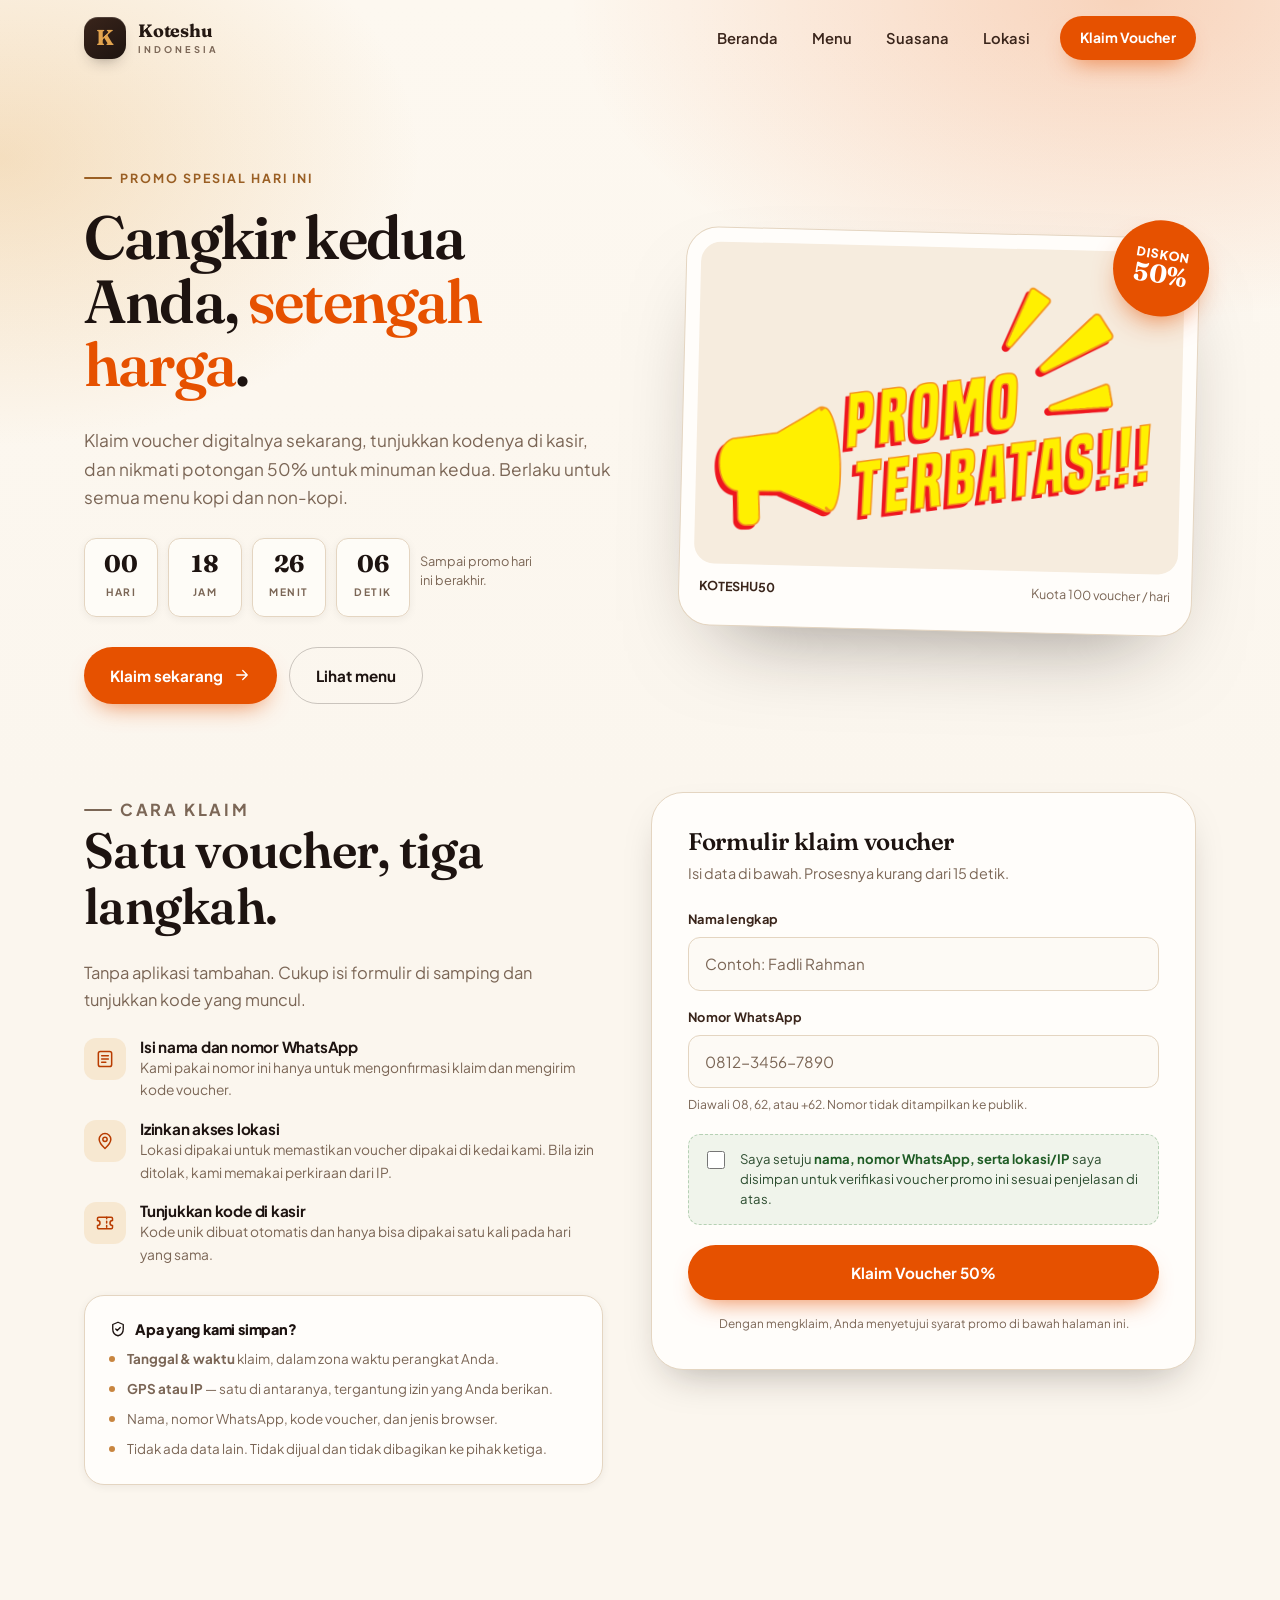
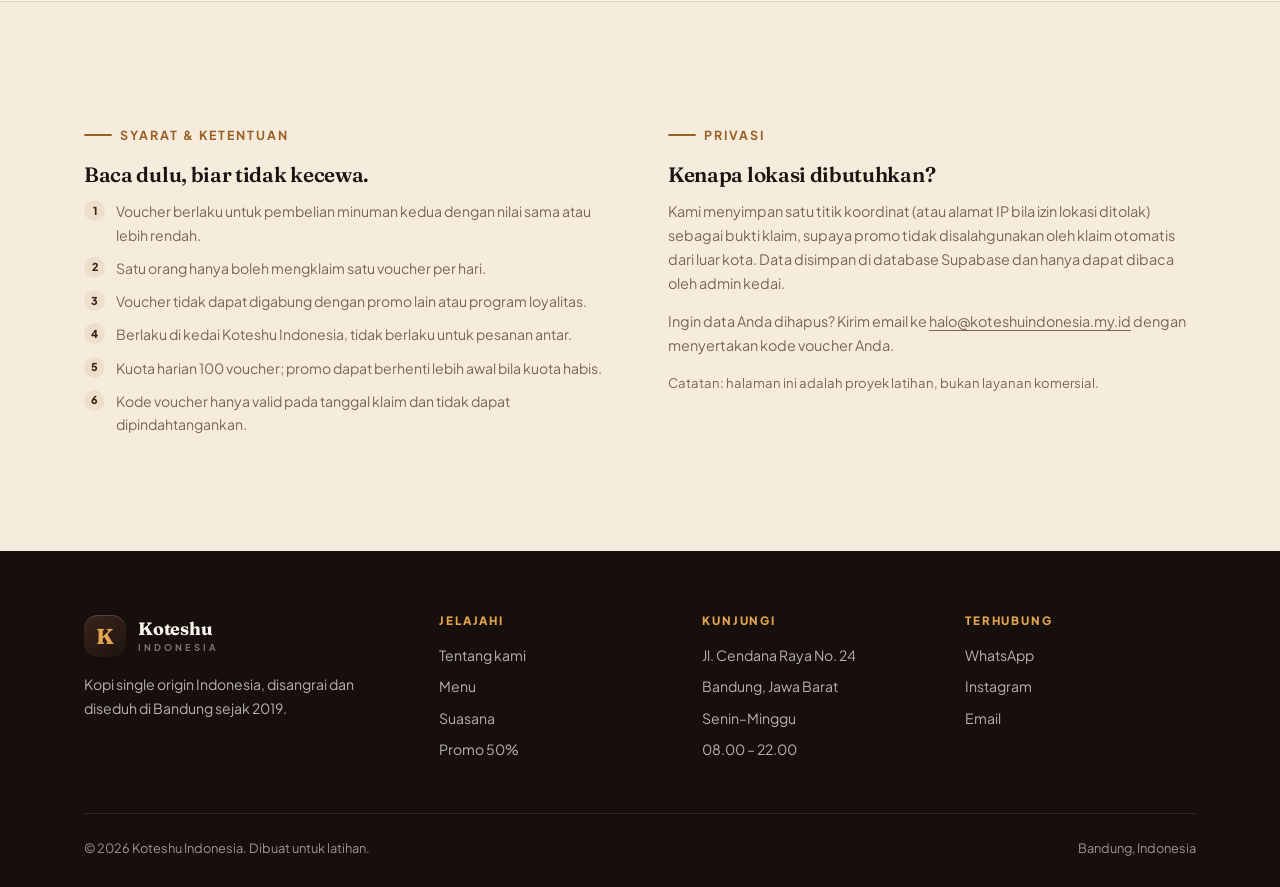
==== promo.html @ fb7ca7dd "mantappp" ====
<!DOCTYPE html>
<html lang="id">
<head>
    <meta charset="UTF-8">
    <meta name="viewport" content="width=device-width, initial-scale=1.0">
    <title>Promo 50% — Koteshu Indonesia</title>
    <meta name="description" content="Klaim voucher diskon 50% untuk pembelian kedua di Koteshu Indonesia. Berlaku hari ini, kuota terbatas 100 voucher.">
    <meta name="theme-color" content="#1d1310">
    <meta name="robots" content="noindex">

    <link rel="icon" href="assets/favicon.svg" type="image/svg+xml">
    <link rel="preconnect" href="https://fonts.googleapis.com">
    <link rel="preconnect" href="https://fonts.gstatic.com" crossorigin>
    <link href="https://fonts.googleapis.com/css2?family=Fraunces:ital,opsz,wght@0,9..144,400;0,9..144,600;0,9..144,700;1,9..144,600&family=Plus+Jakarta+Sans:wght@400;500;600;700;800&display=swap" rel="stylesheet">
    <link rel="stylesheet" href="assets/css/style.css">
    <link rel="stylesheet" href="assets/css/promo.css">
</head>
<body>

<a class="skip-link" href="#klaim">Lewati ke formulir klaim</a>

<!-- ================= NAVBAR ================= -->
<header class="nav" id="nav">
    <div class="wrap nav-inner">
        <a class="brand" href="index.html" aria-label="Koteshu Indonesia — beranda">
            <span class="brand-mark" aria-hidden="true">K</span>
            <span class="brand-text">Koteshu<small>INDONESIA</small></span>
        </a>

        <nav class="nav-links" id="navLinks" aria-label="Navigasi utama">
            <a href="index.html">Beranda</a>
            <a href="index.html#menu">Menu</a>
            <a href="index.html#suasana">Suasana</a>
            <a href="index.html#lokasi">Lokasi</a>
            <a class="btn btn-sm" href="#klaim">Klaim Voucher</a>
        </nav>

        <button class="nav-toggle" id="navToggle" aria-expanded="false" aria-controls="navLinks" aria-label="Buka menu navigasi">
            <span></span><span></span><span></span>
        </button>
    </div>
</header>

<main id="main">

    <!-- ================= HERO PROMO ================= -->
    <section class="promo-hero">
        <div class="wrap promo-grid">
            <div>
                <p class="eyebrow">Promo spesial hari ini</p>
                <h1>Cangkir kedua Anda, <span>setengah harga</span>.</h1>
                <p class="lede">
                    Klaim voucher digitalnya sekarang, tunjukkan kodenya di kasir, dan nikmati
                    potongan 50% untuk minuman kedua. Berlaku untuk semua menu kopi dan non-kopi.
                </p>

                <div class="countdown" role="timer" aria-label="Sisa waktu promo hari ini">
                    <div class="countdown-box"><strong id="cdHari">00</strong><span>Hari</span></div>
                    <div class="countdown-box"><strong id="cdJam">00</strong><span>Jam</span></div>
                    <div class="countdown-box"><strong id="cdMenit">00</strong><span>Menit</span></div>
                    <div class="countdown-box"><strong id="cdDetik">00</strong><span>Detik</span></div>
                    <p class="countdown-note">Sampai promo hari ini berakhir.</p>
                </div>

                <div class="hero-cta" style="margin-bottom: 0;">
                    <a class="btn" href="#klaim">
                        Klaim sekarang
                        <svg class="icon" width="18" height="18" aria-hidden="true"><use href="#i-arrow"></use></svg>
                    </a>
                    <a class="btn btn-ghost" href="index.html#menu">Lihat menu</a>
                </div>
            </div>

            <div class="poster">
                <div class="poster-sticker" aria-hidden="true">
                    <span>DISKON<b>50%</b></span>
                </div>
                <div class="poster-frame">
                    <img src="assets/promo.png"
                         alt="Poster promo Koteshu Indonesia: promo terbatas"
                         width="2000" height="2000"
                         fetchpriority="high" decoding="async">
                </div>
                <p class="poster-caption">
                    <strong>KOTESHU50</strong>
                    <span>Kuota 100 voucher / hari</span>
                </p>
            </div>
        </div>
    </section>

    <!-- ================= KLAIM ================= -->
    <section class="section claim-section" id="klaim">
        <div class="wrap claim-grid">

            <div>
                <div class="section-head" style="margin-bottom: 24px;">
                    <p class="eyebrow">Cara klaim</p>
                    <h2>Satu voucher, tiga langkah.</h2>
                    <p>Tanpa aplikasi tambahan. Cukup isi formulir di samping dan tunjukkan kode yang muncul.</p>
                </div>

                <div class="benefits">
                    <div class="benefit">
                        <span class="benefit-icon"><svg class="icon" width="20" height="20" aria-hidden="true"><use href="#i-form"></use></svg></span>
                        <div>
                            <h3>Isi nama dan nomor WhatsApp</h3>
                            <p>Kami pakai nomor ini hanya untuk mengonfirmasi klaim dan mengirim kode voucher.</p>
                        </div>
                    </div>

                    <div class="benefit">
                        <span class="benefit-icon"><svg class="icon" width="20" height="20" aria-hidden="true"><use href="#i-pin"></use></svg></span>
                        <div>
                            <h3>Izinkan akses lokasi</h3>
                            <p>Lokasi dipakai untuk memastikan voucher dipakai di kedai kami. Bila izin ditolak, kami memakai perkiraan dari IP.</p>
                        </div>
                    </div>

                    <div class="benefit">
                        <span class="benefit-icon"><svg class="icon" width="20" height="20" aria-hidden="true"><use href="#i-ticket"></use></svg></span>
                        <div>
                            <h3>Tunjukkan kode di kasir</h3>
                            <p>Kode unik dibuat otomatis dan hanya bisa dipakai satu kali pada hari yang sama.</p>
                        </div>
                    </div>
                </div>

                <div class="privacy-card" style="margin-top: 28px;">
                    <h3>
                        <svg class="icon" width="18" height="18" aria-hidden="true"><use href="#i-shield"></use></svg>
                        Apa yang kami simpan?
                    </h3>
                    <ul>
                        <li><b>Tanggal &amp; waktu</b> klaim, dalam zona waktu perangkat Anda.</li>
                        <li><b>GPS atau IP</b> — satu di antaranya, tergantung izin yang Anda berikan.</li>
                        <li>Nama, nomor WhatsApp, kode voucher, dan jenis browser.</li>
                        <li>Tidak ada data lain. Tidak dijual dan tidak dibagikan ke pihak ketiga.</li>
                    </ul>
                </div>
            </div>

            <div class="claim-card">
                <h2>Formulir klaim voucher</h2>
                <p>Isi data di bawah. Prosesnya kurang dari 15 detik.</p>

                <form id="claimForm" novalidate>
                    <div class="field">
                        <label for="nama">Nama lengkap</label>
                        <input type="text" id="nama" name="nama" placeholder="Contoh: Fadli Rahman"
                               autocomplete="name" maxlength="80" required>
                    </div>

                    <div class="field">
                        <label for="whatsapp">Nomor WhatsApp</label>
                        <input type="tel" id="whatsapp" name="whatsapp" placeholder="0812-3456-7890"
                               autocomplete="tel" inputmode="tel" maxlength="20" required>
                        <small>Diawali 08, 62, atau +62. Nomor tidak ditampilkan ke publik.</small>
                    </div>

                    <div class="consent">
                        <input type="checkbox" id="consent" name="consent" required>
                        <label for="consent">
                            Saya setuju <strong>nama, nomor WhatsApp, serta lokasi/IP</strong> saya disimpan
                            untuk verifikasi voucher promo ini sesuai penjelasan di atas.
                        </label>
                    </div>

                    <button class="btn btn-block" type="submit" id="claimSubmit">Klaim Voucher 50%</button>

                    <div class="status" id="claimStatus" role="status" aria-live="polite"></div>

                    <div class="voucher" id="voucherBox" aria-live="polite">
                        <h3>Voucher Anda</h3>
                        <div class="voucher-code">
                            <span id="voucherCode">KTX-000000</span>
                            <button class="copy-btn" type="button" id="copyCode">Salin</button>
                        </div>
                        <p>Tunjukkan kode ini ke barista sebelum membayar. Berlaku sampai kedai tutup hari ini.</p>
                    </div>

                    <p class="form-note">
                        Dengan mengklaim, Anda menyetujui syarat promo di bawah halaman ini.
                    </p>
                </form>
            </div>
        </div>
    </section>

    <!-- ================= SYARAT ================= -->
    <section class="section terms">
        <div class="wrap terms-grid">
            <div>
                <p class="eyebrow">Syarat &amp; ketentuan</p>
                <h2>Baca dulu, biar tidak kecewa.</h2>
                <ol>
                    <li>Voucher berlaku untuk pembelian minuman kedua dengan nilai sama atau lebih rendah.</li>
                    <li>Satu orang hanya boleh mengklaim satu voucher per hari.</li>
                    <li>Voucher tidak dapat digabung dengan promo lain atau program loyalitas.</li>
                    <li>Berlaku di kedai Koteshu Indonesia, tidak berlaku untuk pesanan antar.</li>
                    <li>Kuota harian 100 voucher; promo dapat berhenti lebih awal bila kuota habis.</li>
                    <li>Kode voucher hanya valid pada tanggal klaim dan tidak dapat dipindahtangankan.</li>
                </ol>
            </div>

            <div>
                <p class="eyebrow">Privasi</p>
                <h2>Kenapa lokasi dibutuhkan?</h2>
                <p style="font-size: .9rem; color: var(--muted);">
                    Kami menyimpan satu titik koordinat (atau alamat IP bila izin lokasi ditolak) sebagai
                    bukti klaim, supaya promo tidak disalahgunakan oleh klaim otomatis dari luar kota.
                    Data disimpan di database Supabase dan hanya dapat dibaca oleh admin kedai.
                </p>
                <p style="font-size: .9rem; color: var(--muted);">
                    Ingin data Anda dihapus? Kirim email ke
                    <a href="mailto:halo@koteshuindonesia.my.id" style="text-decoration: underline; text-underline-offset: 3px;">halo@koteshuindonesia.my.id</a>
                    dengan menyertakan kode voucher Anda.
                </p>
                <p style="font-size: .82rem; color: var(--muted);">
                    Catatan: halaman ini adalah proyek latihan, bukan layanan komersial.
                </p>
            </div>
        </div>
    </section>

</main>

<!-- ================= FOOTER ================= -->
<footer class="footer">
    <div class="wrap">
        <div class="footer-grid">
            <div>
                <a class="brand" href="index.html" aria-label="Koteshu Indonesia">
                    <span class="brand-mark" aria-hidden="true">K</span>
                    <span class="brand-text">Koteshu<small>INDONESIA</small></span>
                </a>
                <p>Kopi single origin Indonesia, disangrai dan diseduh di Bandung sejak 2019.</p>
            </div>

            <div>
                <h3>Jelajahi</h3>
                <ul>
                    <li><a href="index.html#tentang">Tentang kami</a></li>
                    <li><a href="index.html#menu">Menu</a></li>
                    <li><a href="index.html#suasana">Suasana</a></li>
                    <li><a href="promo.html">Promo 50%</a></li>
                </ul>
            </div>

            <div>
                <h3>Kunjungi</h3>
                <ul>
                    <li>Jl. Cendana Raya No. 24</li>
                    <li>Bandung, Jawa Barat</li>
                    <li>Senin–Minggu</li>
                    <li>08.00 – 22.00</li>
                </ul>
            </div>

            <div>
                <h3>Terhubung</h3>
                <ul>
                    <li><a href="https://wa.me/6281234567890" target="_blank" rel="noopener">WhatsApp</a></li>
                    <li><a href="https://instagram.com" target="_blank" rel="noopener">Instagram</a></li>
                    <li><a href="mailto:halo@koteshuindonesia.my.id">Email</a></li>
                </ul>
            </div>
        </div>

        <div class="footer-bottom">
            <span>© <span id="year">2026</span> Koteshu Indonesia. Dibuat untuk latihan.</span>
            <span>Bandung, Indonesia</span>
        </div>
    </div>
</footer>

<!-- ================= IKON SVG ================= -->
<svg width="0" height="0" style="position:absolute" aria-hidden="true" focusable="false">
    <symbol id="i-arrow" viewBox="0 0 24 24"><path d="M5 12h14M13 6l6 6-6 6"/></symbol>
    <symbol id="i-pin" viewBox="0 0 24 24"><path d="M12 21s7-6.2 7-11a7 7 0 10-14 0c0 4.8 7 11 7 11z"/><circle cx="12" cy="10" r="2.6"/></symbol>
    <symbol id="i-form" viewBox="0 0 24 24"><rect x="4" y="3" width="16" height="18" rx="2.5"/><path d="M8 8h8M8 12h8M8 16h5"/></symbol>
    <symbol id="i-ticket" viewBox="0 0 24 24"><path d="M3 9V6.5A1.5 1.5 0 014.5 5h15A1.5 1.5 0 0121 6.5V9a3 3 0 000 6v2.5a1.5 1.5 0 01-1.5 1.5h-15A1.5 1.5 0 013 17.5V15a3 3 0 000-6z"/><path d="M14 5v14" stroke-dasharray="2 3"/></symbol>
    <symbol id="i-shield" viewBox="0 0 24 24"><path d="M12 3l7 3v6c0 4.4-3 8.1-7 9-4-.9-7-4.6-7-9V6z"/><path d="M9 12l2 2 4-4"/></symbol>
</svg>

<script src="assets/js/main.js" defer></script>
<script type="module" src="assets/js/promo.js"></script>
</body>
</html>
---- assets/css/style.css ----
/* ==========================================================================
   Koteshu Indonesia — Design System & Landing Page
   File: assets/css/style.css
   Dipakai oleh: index.html dan promo.html
   ========================================================================== */

/* ---------- 1. Design tokens ---------- */
:root {
    --espresso: #1d1310;
    --coffee: #3a251b;
    --ink: #241812;
    --cream: #fbf6ee;
    --cream-2: #f6ecde;
    --sand: #eddfcc;
    --line: #e4d5c1;
    --caramel: #c8853f;
    --caramel-ink: #9a5f24;   /* varian caramel untuk teks di atas latar terang (kontras AA) */
    --amber: #e2a44f;
    --accent: #e65100;
    --accent-dark: #b93c00;
    --muted: #7b6656;
    --white: #fffdfa;

    --radius-sm: 12px;
    --radius: 20px;
    --radius-lg: 32px;

    --shadow-sm: 0 2px 8px rgba(29, 19, 16, .06);
    --shadow: 0 18px 40px -18px rgba(29, 19, 16, .35);
    --shadow-lg: 0 40px 90px -45px rgba(29, 19, 16, .5);

    --wrap: 1160px;
    --nav-h: 76px;

    --font-display: "Fraunces", Georgia, "Times New Roman", serif;
    --font-body: "Plus Jakarta Sans", system-ui, -apple-system, "Segoe UI", sans-serif;

    --ease: cubic-bezier(.2, .7, .2, 1);
}

/* ---------- 2. Reset & base ---------- */
*,
*::before,
*::after { box-sizing: border-box; }

html {
    scroll-behavior: smooth;
    scroll-padding-top: calc(var(--nav-h) + 16px);
    -webkit-text-size-adjust: 100%;
}

body {
    margin: 0;
    font-family: var(--font-body);
    font-size: 16px;
    line-height: 1.65;
    color: var(--ink);
    background: var(--cream);
    -webkit-font-smoothing: antialiased;
}

img, svg { display: block; max-width: 100%; }

.icon {
    fill: none;
    stroke: currentColor;
    stroke-width: 1.8;
    stroke-linecap: round;
    stroke-linejoin: round;
    flex: 0 0 auto;
}

.visually-hidden {
    position: absolute !important;
    width: 1px;
    height: 1px;
    margin: -1px;
    padding: 0;
    overflow: hidden;
    clip: rect(0 0 0 0);
    white-space: nowrap;
    border: 0;
}

h1, h2, h3, h4 {
    font-family: var(--font-display);
    font-weight: 600;
    line-height: 1.12;
    letter-spacing: -.015em;
    margin: 0 0 .5em;
    color: var(--espresso);
}

p { margin: 0 0 1em; }

a { color: inherit; text-decoration: none; }

ul, ol { margin: 0; padding: 0; list-style: none; }

::selection { background: var(--amber); color: var(--espresso); }

:focus-visible {
    outline: 3px solid var(--accent);
    outline-offset: 3px;
    border-radius: 4px;
}

/* ---------- 3. Layout helpers ---------- */
.wrap {
    width: 100%;
    max-width: var(--wrap);
    margin-inline: auto;
    padding-inline: 24px;
}

.section { padding: clamp(64px, 9vw, 120px) 0; }

.section--tight { padding: clamp(48px, 6vw, 80px) 0; }

.eyebrow {
    display: inline-flex;
    align-items: center;
    gap: 8px;
    font-size: .78rem;
    font-weight: 700;
    letter-spacing: .16em;
    text-transform: uppercase;
    color: var(--caramel-ink);
    margin: 0 0 18px;
}

.eyebrow::before {
    content: "";
    width: 28px;
    height: 2px;
    background: currentColor;
    border-radius: 2px;
}

.section-head { max-width: 620px; margin-bottom: clamp(32px, 5vw, 56px); }

.section-head h2 { font-size: clamp(2rem, 4.4vw, 3.1rem); }

.section-head p { color: var(--muted); margin-bottom: 0; font-size: 1.03rem; }

.skip-link {
    position: absolute;
    left: 16px;
    top: -80px;
    z-index: 200;
    background: var(--espresso);
    color: var(--cream);
    padding: 12px 20px;
    border-radius: 0 0 var(--radius-sm) var(--radius-sm);
    transition: top .25s var(--ease);
}

.skip-link:focus { top: 0; }

/* ---------- 4. Buttons ---------- */
.btn {
    display: inline-flex;
    align-items: center;
    justify-content: center;
    gap: 10px;
    padding: 15px 26px;
    border: 0;
    border-radius: 999px;
    background: var(--accent);
    color: #fff;
    font: inherit;
    font-weight: 700;
    font-size: .95rem;
    cursor: pointer;
    text-align: center;
    transition: transform .25s var(--ease), background .25s var(--ease), box-shadow .25s var(--ease);
    box-shadow: 0 12px 24px -12px rgba(230, 81, 0, .75);
}

.btn:hover { background: var(--accent-dark); transform: translateY(-2px); }

.btn:active { transform: translateY(0); }

.btn[disabled] {
    cursor: not-allowed;
    opacity: .6;
    transform: none;
    box-shadow: none;
}

.btn-ghost {
    background: transparent;
    color: var(--espresso);
    border: 1.5px solid rgba(29, 19, 16, .22);
    box-shadow: none;
}

.btn-ghost:hover {
    background: rgba(29, 19, 16, .05);
    border-color: rgba(29, 19, 16, .4);
}

.btn-light {
    background: var(--cream);
    color: var(--espresso);
    box-shadow: 0 12px 24px -14px rgba(0, 0, 0, .5);
}

.btn-light:hover { background: #fff; }

.btn-sm { padding: 11px 20px; font-size: .87rem; }

.btn-block { width: 100%; }

/* ---------- 5. Navigation ---------- */
.nav {
    position: fixed;
    inset: 0 0 auto;
    z-index: 100;
    height: var(--nav-h);
    display: flex;
    align-items: center;
    transition: background .3s var(--ease), box-shadow .3s var(--ease), backdrop-filter .3s;
}

.nav.is-scrolled {
    background: rgba(251, 246, 238, .88);
    backdrop-filter: saturate(150%) blur(14px);
    -webkit-backdrop-filter: saturate(150%) blur(14px);
    box-shadow: 0 1px 0 var(--line), 0 12px 30px -24px rgba(29, 19, 16, .6);
}

.nav-inner {
    display: flex;
    align-items: center;
    justify-content: space-between;
    gap: 20px;
    width: 100%;
}

.brand { display: inline-flex; align-items: center; gap: 12px; }

.brand-mark {
    display: grid;
    place-items: center;
    width: 42px;
    height: 42px;
    border-radius: 14px;
    background: linear-gradient(145deg, var(--coffee), var(--espresso));
    color: var(--amber);
    font-family: var(--font-display);
    font-size: 1.35rem;
    font-weight: 700;
    box-shadow: inset 0 1px 0 rgba(255, 255, 255, .15), 0 8px 18px -12px rgba(29, 19, 16, .9);
}

.brand-text {
    display: flex;
    flex-direction: column;
    font-family: var(--font-display);
    font-size: 1.12rem;
    font-weight: 700;
    line-height: 1.05;
    letter-spacing: -.01em;
}

.brand-text small {
    font-family: var(--font-body);
    font-size: .58rem;
    font-weight: 700;
    letter-spacing: .33em;
    color: var(--muted);
    margin-top: 4px;
}

.nav-links {
    display: flex;
    align-items: center;
    gap: 6px;
}

.nav-links > a:not(.btn) {
    padding: 10px 14px;
    border-radius: 999px;
    font-size: .92rem;
    font-weight: 600;
    color: var(--coffee);
    transition: background .2s, color .2s;
}

.nav-links > a:not(.btn):hover { background: rgba(200, 133, 63, .14); color: var(--accent-dark); }

.nav-links .btn { margin-left: 10px; }

.nav-toggle {
    display: none;
    width: 44px;
    height: 44px;
    border: 1.5px solid rgba(29, 19, 16, .16);
    border-radius: 12px;
    background: transparent;
    cursor: pointer;
    padding: 0;
    place-items: center;
    gap: 5px;
}

.nav-toggle span {
    display: block;
    width: 18px;
    height: 2px;
    border-radius: 2px;
    background: var(--espresso);
    transition: transform .25s var(--ease), opacity .2s;
}

.nav-toggle[aria-expanded="true"] span:nth-child(1) { transform: translateY(7px) rotate(45deg); }
.nav-toggle[aria-expanded="true"] span:nth-child(2) { opacity: 0; }
.nav-toggle[aria-expanded="true"] span:nth-child(3) { transform: translateY(-7px) rotate(-45deg); }

/* ---------- 6. Hero ---------- */
.hero {
    position: relative;
    padding: calc(var(--nav-h) + clamp(48px, 8vw, 96px)) 0 clamp(56px, 8vw, 96px);
    overflow: hidden;
    background:
        radial-gradient(1100px 620px at 82% -8%, rgba(226, 164, 79, .38), transparent 62%),
        radial-gradient(760px 520px at 2% 12%, rgba(200, 133, 63, .22), transparent 60%),
        linear-gradient(180deg, #fdf8f0 0%, var(--cream) 46%, #f8efe2 100%);
}

.hero::after {
    content: "";
    position: absolute;
    inset: 0;
    pointer-events: none;
    opacity: .5;
    background-image: url("data:image/svg+xml,%3Csvg xmlns='http://www.w3.org/2000/svg' width='160' height='160'%3E%3Cfilter id='n'%3E%3CfeTurbulence type='fractalNoise' baseFrequency='.85' numOctaves='3'/%3E%3C/filter%3E%3Crect width='160' height='160' filter='url(%23n)' opacity='.22'/%3E%3C/svg%3E");
    mix-blend-mode: multiply;
}

.hero-grid {
    position: relative;
    z-index: 1;
    display: grid;
    grid-template-columns: 1.05fr .95fr;
    align-items: center;
    gap: clamp(32px, 5vw, 64px);
}

.hero h1 {
    font-size: clamp(2.6rem, 6.2vw, 4.6rem);
    line-height: 1.02;
    letter-spacing: -.03em;
    margin-bottom: 22px;
}

.hero h1 em {
    font-style: italic;
    color: var(--accent);
    position: relative;
    white-space: nowrap;
}

.hero h1 em::after {
    content: "";
    position: absolute;
    left: 0;
    right: 0;
    bottom: .02em;
    height: .1em;
    border-radius: 999px;
    background: rgba(226, 164, 79, .45);
    z-index: -1;
}

.hero .lede {
    font-size: clamp(1rem, 1.5vw, 1.12rem);
    color: var(--muted);
    max-width: 48ch;
    margin-bottom: 32px;
}

.hero-cta {
    display: flex;
    flex-wrap: wrap;
    gap: 12px;
    margin-bottom: 44px;
}

.hero-stats {
    display: flex;
    flex-wrap: wrap;
    gap: clamp(20px, 4vw, 44px);
}

.hero-stats li { position: relative; }

.hero-stats li + li::before {
    content: "";
    position: absolute;
    left: calc(-1 * clamp(10px, 2vw, 22px));
    top: 6px;
    bottom: 6px;
    width: 1px;
    background: rgba(29, 19, 16, .14);
}

.hero-stats strong {
    display: block;
    font-family: var(--font-display);
    font-size: 1.6rem;
    line-height: 1.1;
    color: var(--espresso);
}

.hero-stats span { font-size: .8rem; color: var(--muted); }

/* Hero artwork */
.hero-art {
    position: relative;
    display: grid;
    place-items: center;
    min-height: 380px;
}

.hero-art::before {
    content: "";
    position: absolute;
    width: min(100%, 430px);
    aspect-ratio: 1;
    border-radius: 50%;
    background: radial-gradient(circle at 50% 45%, rgba(255, 238, 212, .95), rgba(226, 164, 79, .35) 55%, transparent 72%);
    filter: blur(2px);
}

.hero-art::after {
    content: "";
    position: absolute;
    inset: auto 8% 6% 8%;
    height: 34px;
    border-radius: 50%;
    background: rgba(29, 19, 16, .16);
    filter: blur(18px);
}

.cup {
    position: relative;
    z-index: 1;
    width: min(100%, 400px);
    height: auto;
    filter: drop-shadow(0 30px 40px rgba(29, 19, 16, .18));
}

.steam {
    position: absolute;
    top: 4%;
    left: 50%;
    translate: -50% 0;
    display: flex;
    gap: 22px;
    z-index: 2;
}

.steam i {
    display: block;
    width: 10px;
    height: 74px;
    border-radius: 999px;
    background: linear-gradient(180deg, rgba(255, 255, 255, 0), rgba(255, 255, 255, .85));
    filter: blur(5px);
    opacity: 0;
    animation: steam 3.6s ease-in-out infinite;
}

.steam i:nth-child(2) { animation-delay: .8s; height: 92px; }
.steam i:nth-child(3) { animation-delay: 1.6s; height: 64px; }

@keyframes steam {
    0% { opacity: 0; transform: translateY(12px) scaleY(.7); }
    35% { opacity: .75; }
    70% { opacity: .3; }
    100% { opacity: 0; transform: translateY(-34px) scaleY(1.15); }
}

.art-badge {
    position: absolute;
    z-index: 3;
    display: flex;
    align-items: center;
    gap: 8px;
    padding: 10px 16px;
    border-radius: 999px;
    background: rgba(255, 253, 250, .92);
    border: 1px solid rgba(228, 213, 193, .9);
    box-shadow: var(--shadow);
    font-size: .82rem;
    font-weight: 600;
    color: var(--coffee);
    backdrop-filter: blur(6px);
    animation: float 6s ease-in-out infinite;
}

.art-badge--top { top: 12%; right: 0; }

.art-badge--bottom {
    bottom: 10%;
    left: 0;
    flex-direction: column;
    align-items: flex-start;
    gap: 0;
    padding: 12px 18px;
    animation-delay: 1.2s;
}

.art-badge--bottom strong { font-family: var(--font-display); font-size: 1.2rem; line-height: 1.1; }
.art-badge--bottom span { font-size: .72rem; color: var(--muted); font-weight: 600; }

.dot {
    width: 8px;
    height: 8px;
    border-radius: 50%;
    background: #2e7d32;
    box-shadow: 0 0 0 4px rgba(46, 125, 50, .16);
}

@keyframes float {
    0%, 100% { transform: translateY(0); }
    50% { transform: translateY(-10px); }
}

/* ---------- 7. Marquee ---------- */
.marquee {
    background: var(--espresso);
    color: var(--cream);
    padding: 14px 0;
    overflow: hidden;
    border-block: 1px solid rgba(255, 255, 255, .08);
}

.marquee-track {
    display: flex;
    width: max-content;
    animation: marquee 38s linear infinite;
}

.marquee:hover .marquee-track { animation-play-state: paused; }

.marquee span {
    display: inline-flex;
    align-items: center;
    gap: 26px;
    padding-right: 26px;
    font-size: .8rem;
    font-weight: 700;
    letter-spacing: .22em;
    text-transform: uppercase;
    color: rgba(251, 246, 238, .9);
    white-space: nowrap;
}

.marquee span::after {
    content: "✦";
    color: var(--amber);
    font-size: .9rem;
    letter-spacing: 0;
}

@keyframes marquee {
    from { transform: translateX(0); }
    to { transform: translateX(-50%); }
}

/* ---------- 8. Tentang ---------- */
.about-grid {
    display: grid;
    grid-template-columns: 1fr 1fr;
    gap: clamp(32px, 6vw, 80px);
    align-items: center;
}

.about-copy h2 { font-size: clamp(1.9rem, 4vw, 2.9rem); }

.about-copy p { color: var(--muted); max-width: 52ch; }

.checklist { display: grid; gap: 14px; margin-top: 28px; }

.checklist li {
    display: flex;
    gap: 12px;
    align-items: flex-start;
    font-size: .95rem;
    font-weight: 500;
}

.checklist svg { flex: 0 0 auto; margin-top: 3px; }

.about-cards {
    display: grid;
    grid-template-columns: repeat(2, 1fr);
    gap: 16px;
}

.about-card {
    background: var(--white);
    border: 1px solid var(--line);
    border-radius: var(--radius);
    padding: 24px;
    box-shadow: var(--shadow-sm);
    transition: transform .35s var(--ease), box-shadow .35s var(--ease);
}

.about-card:hover { transform: translateY(-4px); box-shadow: var(--shadow); }

.about-card--wide {
    grid-column: span 2;
    background: linear-gradient(135deg, var(--coffee), var(--espresso));
    color: var(--cream);
    border-color: transparent;
}

.about-card--wide h3 { color: var(--amber); font-size: 1.05rem; margin-bottom: 10px; }
.about-card--wide p { margin: 0; color: rgba(251, 246, 238, .78); font-size: .92rem; }

.about-card strong {
    display: block;
    font-family: var(--font-display);
    font-size: 2rem;
    line-height: 1.1;
    color: var(--accent);
    margin-bottom: 4px;
}

.about-card span { font-size: .84rem; color: var(--muted); font-weight: 600; }

/* ---------- 9. Menu ---------- */
.menu-section { background: linear-gradient(180deg, #f8efe2 0%, var(--cream) 100%); }

.menu-head {
    display: flex;
    align-items: flex-end;
    justify-content: space-between;
    gap: 24px;
    flex-wrap: wrap;
    margin-bottom: clamp(28px, 4vw, 44px);
}

.menu-head .section-head { margin-bottom: 0; }

.chips { display: flex; flex-wrap: wrap; gap: 8px; }

.chip {
    border: 1.5px solid var(--line);
    background: rgba(255, 253, 250, .7);
    color: var(--coffee);
    padding: 9px 18px;
    border-radius: 999px;
    font: inherit;
    font-size: .84rem;
    font-weight: 600;
    cursor: pointer;
    transition: background .2s, color .2s, border-color .2s;
}

.chip:hover { border-color: var(--caramel); color: var(--accent-dark); }

.chip[aria-pressed="true"] {
    background: var(--espresso);
    border-color: var(--espresso);
    color: var(--cream);
}

.menu-grid {
    display: grid;
    grid-template-columns: repeat(auto-fit, minmax(250px, 1fr));
    gap: 18px;
}

.menu-card {
    position: relative;
    background: var(--white);
    border: 1px solid var(--line);
    border-radius: var(--radius);
    padding: 24px;
    display: flex;
    flex-direction: column;
    gap: 6px;
    transition: transform .35s var(--ease), box-shadow .35s var(--ease), border-color .35s;
}

.menu-card:hover {
    transform: translateY(-6px);
    box-shadow: var(--shadow);
    border-color: rgba(200, 133, 63, .5);
}

.menu-card[hidden] { display: none; }

.menu-icon {
    display: grid;
    place-items: center;
    width: 46px;
    height: 46px;
    border-radius: 14px;
    background: linear-gradient(150deg, rgba(226, 164, 79, .25), rgba(200, 133, 63, .12));
    color: var(--accent-dark);
    margin-bottom: 10px;
}

.menu-card h3 { font-size: 1.15rem; margin-bottom: 2px; }

.menu-card p { font-size: .88rem; color: var(--muted); margin: 0 0 16px; }

.menu-price {
    margin-top: auto;
    display: flex;
    align-items: baseline;
    justify-content: space-between;
    gap: 12px;
    padding-top: 14px;
    border-top: 1px dashed var(--line);
    font-weight: 700;
    font-size: .98rem;
    color: var(--espresso);
}

.menu-meta {
    font-size: .72rem;
    font-weight: 600;
    letter-spacing: .04em;
    color: var(--muted);
}

.tag {
    position: absolute;
    top: 18px;
    right: 18px;
    font-size: .66rem;
    font-weight: 800;
    letter-spacing: .1em;
    text-transform: uppercase;
    padding: 5px 10px;
    border-radius: 999px;
    background: rgba(230, 81, 0, .1);
    color: var(--accent-dark);
}

.tag--green { background: rgba(46, 125, 50, .12); color: #24632a; }

/* ---------- 10. Galeri ---------- */
.gallery-grid {
    display: grid;
    grid-template-columns: repeat(4, 1fr);
    grid-auto-rows: 180px;
    gap: 16px;
}

.gallery-item {
    position: relative;
    overflow: hidden;
    border-radius: var(--radius);
    display: flex;
    align-items: flex-end;
    padding: 20px;
    color: var(--cream);
    isolation: isolate;
}

.gallery-item::before {
    content: "";
    position: absolute;
    inset: 0;
    z-index: -1;
    transition: transform .7s var(--ease);
}

.gallery-item:hover::before { transform: scale(1.06); }

.gallery-item::after {
    content: "";
    position: absolute;
    inset: 0;
    z-index: -1;
    background: linear-gradient(180deg, rgba(29, 19, 16, 0) 40%, rgba(29, 19, 16, .72) 100%);
}

.gallery-item span {
    font-family: var(--font-display);
    font-size: 1.05rem;
    font-weight: 600;
    line-height: 1.25;
    text-shadow: 0 2px 14px rgba(0, 0, 0, .4);
}

.gallery-item small {
    display: block;
    font-family: var(--font-body);
    font-size: .74rem;
    font-weight: 600;
    letter-spacing: .12em;
    text-transform: uppercase;
    color: var(--amber);
    margin-bottom: 4px;
}

.gallery-item--tall { grid-row: span 2; }
.gallery-item--wide { grid-column: span 2; }

.g1::before { background: radial-gradient(120% 100% at 20% 10%, #8a5a33 0%, #4a2c1a 46%, #211310 100%); }
.g2::before { background: radial-gradient(120% 120% at 80% 0%, #e2a44f 0%, #b46b2a 40%, #452715 100%); }
.g3::before { background: radial-gradient(130% 110% at 10% 90%, #d9b98d 0%, #8c6239 45%, #2c1a12 100%); }
.g4::before { background: radial-gradient(120% 120% at 50% 0%, #6f4a2c 0%, #3a251b 55%, #1a110e 100%); }
.g5::before { background: radial-gradient(120% 120% at 90% 90%, #c8853f 0%, #7a4a26 45%, #241511 100%); }

/* ---------- 11. Ulasan ---------- */
.reviews { background: var(--espresso); color: var(--cream); }

.reviews .section-head h2,
.reviews h3 { color: var(--cream); }

.reviews .section-head p { color: rgba(251, 246, 238, .75); }

.reviews .eyebrow { color: var(--amber); }

.review-grid {
    display: grid;
    grid-template-columns: repeat(auto-fit, minmax(260px, 1fr));
    gap: 18px;
}

.review-card {
    background: rgba(255, 253, 250, .05);
    border: 1px solid rgba(251, 246, 238, .12);
    border-radius: var(--radius);
    padding: 28px;
    display: flex;
    flex-direction: column;
    gap: 16px;
    transition: background .3s, transform .3s var(--ease), border-color .3s;
}

.review-card:hover {
    background: rgba(255, 253, 250, .08);
    border-color: rgba(226, 164, 79, .45);
    transform: translateY(-4px);
}

.stars { display: flex; gap: 3px; color: var(--amber); }

.review-card blockquote {
    margin: 0;
    font-size: .98rem;
    color: rgba(251, 246, 238, .88);
    line-height: 1.7;
}

.reviewer { display: flex; align-items: center; gap: 12px; margin-top: auto; }

.avatar {
    display: grid;
    place-items: center;
    width: 42px;
    height: 42px;
    border-radius: 50%;
    background: linear-gradient(145deg, var(--amber), var(--caramel));
    color: var(--espresso);
    font-weight: 800;
    font-size: .9rem;
    flex: 0 0 auto;
}

.reviewer strong { display: block; font-size: .9rem; color: var(--cream); }
.reviewer span { font-size: .78rem; color: rgba(251, 246, 238, .55); }

/* ---------- 12. Lokasi ---------- */
.location-grid {
    display: grid;
    grid-template-columns: 1fr 1fr;
    gap: clamp(24px, 4vw, 48px);
    align-items: stretch;
}

.info-card {
    background: var(--white);
    border: 1px solid var(--line);
    border-radius: var(--radius-lg);
    padding: clamp(24px, 4vw, 40px);
    box-shadow: var(--shadow-sm);
}

.info-card h2 { font-size: clamp(1.7rem, 3.4vw, 2.4rem); }

.info-block { padding: 18px 0; border-bottom: 1px dashed var(--line); }
.info-block:last-of-type { border-bottom: 0; }

.info-block h3 {
    font-family: var(--font-body);
    font-size: .72rem;
    font-weight: 800;
    letter-spacing: .16em;
    text-transform: uppercase;
    color: var(--caramel-ink);
    margin-bottom: 6px;
}

.info-block p { margin: 0; font-size: .95rem; color: var(--coffee); }

.hours { display: grid; gap: 6px; font-size: .93rem; color: var(--coffee); }

.hours li { display: flex; justify-content: space-between; gap: 16px; }

.hours li span:last-child { font-weight: 700; }

.hours li.today {
    background: rgba(226, 164, 79, .2);
    margin-inline: -12px;
    padding: 4px 12px;
    border-radius: 10px;
    color: var(--accent-dark);
}

.map-card {
    position: relative;
    border-radius: var(--radius-lg);
    overflow: hidden;
    min-height: 420px;
    background:
        radial-gradient(circle at 70% 30%, rgba(226, 164, 79, .35), transparent 55%),
        repeating-linear-gradient(45deg, #efe4d4 0 22px, #e7d9c6 22px 44px);
    border: 1px solid var(--line);
    display: grid;
    place-items: center;
    padding: 24px;
}

.map-card::before {
    content: "";
    position: absolute;
    inset: 0;
    background:
        linear-gradient(90deg, transparent 48%, rgba(255, 255, 255, .55) 48% 52%, transparent 52%),
        linear-gradient(0deg, transparent 46%, rgba(255, 255, 255, .45) 46% 50%, transparent 50%);
    opacity: .8;
}

.map-pin {
    position: relative;
    z-index: 1;
    display: grid;
    place-items: center;
    gap: 14px;
    text-align: center;
    background: rgba(255, 253, 250, .95);
    border: 1px solid var(--line);
    border-radius: var(--radius);
    padding: 26px 30px;
    box-shadow: var(--shadow);
    max-width: 300px;
}

.map-pin svg { color: var(--accent); }

.map-pin strong { font-family: var(--font-display); font-size: 1.15rem; }

.map-pin span { font-size: .84rem; color: var(--muted); }

/* ---------- 13. Promo band ---------- */
.promo-band {
    position: relative;
    overflow: hidden;
    background: linear-gradient(120deg, var(--coffee) 0%, #45281a 55%, #2a1710 100%);
    color: var(--cream);
    border-radius: var(--radius-lg);
    padding: clamp(28px, 5vw, 56px);
    display: grid;
    grid-template-columns: 1.15fr .85fr;
    gap: clamp(24px, 4vw, 48px);
    align-items: center;
    box-shadow: var(--shadow-lg);
}

.promo-band::before {
    content: "";
    position: absolute;
    width: 420px;
    height: 420px;
    right: -120px;
    top: -160px;
    border-radius: 50%;
    background: radial-gradient(circle, rgba(230, 81, 0, .55), transparent 68%);
}

.promo-band h2 {
    color: var(--cream);
    font-size: clamp(1.9rem, 4vw, 2.9rem);
    margin-bottom: 14px;
}

.promo-band p { color: rgba(251, 246, 238, .75); max-width: 46ch; }

.promo-ticket {
    position: relative;
    background: var(--cream);
    color: var(--espresso);
    border-radius: var(--radius);
    padding: 26px;
    text-align: center;
    box-shadow: var(--shadow);
    transform: rotate(-2deg);
    transition: transform .4s var(--ease);
}

.promo-ticket:hover { transform: rotate(0deg) translateY(-4px); }

.promo-ticket::before,
.promo-ticket::after {
    content: "";
    position: absolute;
    top: 50%;
    width: 24px;
    height: 24px;
    border-radius: 50%;
    background: #3a251b;
    translate: 0 -50%;
}

.promo-ticket::before { left: -12px; }
.promo-ticket::after { right: -12px; }

.promo-ticket small {
    display: block;
    font-size: .7rem;
    font-weight: 800;
    letter-spacing: .18em;
    text-transform: uppercase;
    color: var(--muted);
}

.promo-ticket > span {
    display: block;
    font-size: .82rem;
    color: var(--muted);
}

.promo-ticket .big {
    font-family: var(--font-display);
    font-size: clamp(1.8rem, 4vw, 2.6rem);
    line-height: 1.05;
    color: var(--accent);
    margin: 8px 0 4px;
}

.promo-ticket .code {
    display: inline-block;
    margin-top: 16px;
    padding: 8px 16px;
    border: 1.5px dashed var(--caramel);
    border-radius: 10px;
    font-weight: 800;
    letter-spacing: .12em;
    font-size: .82rem;
    color: var(--coffee);
    background: rgba(226, 164, 79, .14);
}

/* ---------- 14. Footer ---------- */
.footer {
    background: #170f0c;
    color: rgba(251, 246, 238, .7);
    padding: 64px 0 28px;
}

.footer-grid {
    display: grid;
    grid-template-columns: 1.4fr 1fr 1fr 1fr;
    gap: 32px;
    padding-bottom: 44px;
    border-bottom: 1px solid rgba(251, 246, 238, .1);
}

.footer .brand-text { color: var(--cream); }
.footer .brand-text small { color: rgba(251, 246, 238, .45); }

.footer p { font-size: .88rem; max-width: 32ch; margin-top: 16px; }

.footer h3 {
    font-family: var(--font-body);
    font-size: .72rem;
    font-weight: 800;
    letter-spacing: .16em;
    text-transform: uppercase;
    color: var(--amber);
    margin-bottom: 16px;
}

.footer li { margin-bottom: 8px; font-size: .88rem; }

.footer a:hover { color: var(--cream); text-decoration: underline; text-underline-offset: 3px; }

.footer-bottom {
    display: flex;
    flex-wrap: wrap;
    gap: 12px;
    justify-content: space-between;
    padding-top: 24px;
    font-size: .8rem;
    color: rgba(251, 246, 238, .58);
}

/* ---------- 15. Animasi masuk ---------- */
.reveal {
    opacity: 0;
    transform: translateY(26px);
    transition: opacity .7s var(--ease), transform .7s var(--ease);
}

.reveal.is-visible { opacity: 1; transform: none; }

/* ---------- 16. Responsif ---------- */
@media (max-width: 960px) {
    .hero-grid { grid-template-columns: 1fr; }

    .hero-copy { order: 1; }

    .hero-art { order: 2; min-height: 320px; }

    .cup { width: min(100%, 320px); }

    .about-grid,
    .location-grid { grid-template-columns: 1fr; }

    .promo-band { grid-template-columns: 1fr; }

    .promo-ticket { transform: none; max-width: 360px; }

    .gallery-grid { grid-template-columns: repeat(2, 1fr); grid-auto-rows: 170px; }

    .footer-grid { grid-template-columns: 1fr 1fr; }
}

@media (max-width: 760px) {
    .nav-toggle { display: grid; }

    .nav-links {
        position: absolute;
        top: calc(var(--nav-h) - 6px);
        left: 16px;
        right: 16px;
        flex-direction: column;
        align-items: stretch;
        gap: 4px;
        padding: 14px;
        background: rgba(255, 253, 250, .98);
        border: 1px solid var(--line);
        border-radius: var(--radius);
        box-shadow: var(--shadow);
        opacity: 0;
        visibility: hidden;
        transform: translateY(-10px);
        transition: opacity .25s var(--ease), transform .25s var(--ease), visibility .25s;
    }

    .nav-links.is-open { opacity: 1; visibility: visible; transform: none; }

    .nav-links > a:not(.btn) { padding: 12px 14px; }

    .nav-links .btn { margin: 6px 0 0; }

    .gallery-item--wide { grid-column: span 2; }

    .hero-stats { gap: 22px; }

    .hero-stats li + li::before { display: none; }
}

@media (max-width: 520px) {
    .wrap { padding-inline: 18px; }

    .hero-art { min-height: 280px; }

    .art-badge { font-size: .74rem; padding: 8px 12px; }

    .about-cards { grid-template-columns: 1fr; }

    .about-card {
        display: flex;
        align-items: center;
        gap: 14px;
        padding: 16px 20px;
    }

    .about-card strong { margin-bottom: 0; font-size: 1.5rem; }

    .about-card span { font-size: .84rem; }

    .about-card--wide {
        display: block;
        grid-column: span 1;
        padding: 20px;
    }

    .gallery-grid { grid-template-columns: repeat(2, 1fr); grid-auto-rows: 170px; }

    .gallery-item--tall { grid-row: span 1; }

    .gallery-item--wide { grid-column: span 2; }

    .footer-grid { grid-template-columns: 1fr; }

    .btn { width: 100%; }

    .hero-cta { flex-direction: column; }
}

/* ---------- 17. Preferensi pengguna ---------- */
@media (prefers-reduced-motion: reduce) {
    html { scroll-behavior: auto; }

    *,
    *::before,
    *::after {
        animation-duration: .001ms !important;
        animation-iteration-count: 1 !important;
        transition-duration: .001ms !important;
    }

    .reveal { opacity: 1; transform: none; }
}

@media print {
    .nav, .marquee, .promo-band, .footer, .btn { display: none !important; }

    body { background: #fff; color: #000; }
}
---- assets/css/promo.css ----
/* ==========================================================================
   Koteshu Indonesia — Halaman Promo
   File: assets/css/promo.css
   ========================================================================== */

/* ---------- Hero promo ---------- */
.promo-hero {
    position: relative;
    padding: calc(var(--nav-h) + clamp(40px, 7vw, 84px)) 0 clamp(48px, 7vw, 88px);
    overflow: hidden;
    background:
        radial-gradient(900px 520px at 88% 0%, rgba(230, 81, 0, .22), transparent 62%),
        radial-gradient(700px 480px at 0% 20%, rgba(226, 164, 79, .3), transparent 60%),
        linear-gradient(180deg, #fdf8f0 0%, var(--cream) 100%);
}

.promo-grid {
    display: grid;
    grid-template-columns: 1.02fr .98fr;
    gap: clamp(28px, 5vw, 64px);
    align-items: center;
}

.promo-hero h1 {
    font-size: clamp(2.2rem, 5.2vw, 3.8rem);
    line-height: 1.04;
    letter-spacing: -.03em;
}

.promo-hero h1 span { color: var(--accent); }

.promo-hero .lede {
    font-size: clamp(1rem, 1.4vw, 1.08rem);
    color: var(--muted);
    max-width: 46ch;
    margin-bottom: 26px;
}

/* Countdown */
.countdown {
    display: flex;
    gap: 10px;
    margin-bottom: 30px;
    flex-wrap: wrap;
}

.countdown-box {
    min-width: 74px;
    padding: 12px 8px;
    border-radius: var(--radius-sm);
    background: rgba(255, 253, 250, .85);
    border: 1px solid var(--line);
    text-align: center;
    box-shadow: var(--shadow-sm);
}

.countdown-box strong {
    display: block;
    font-family: var(--font-display);
    font-size: 1.5rem;
    line-height: 1.1;
    color: var(--espresso);
    font-variant-numeric: tabular-nums;
}

.countdown-box span {
    font-size: .64rem;
    font-weight: 700;
    letter-spacing: .14em;
    text-transform: uppercase;
    color: var(--muted);
}

.countdown-note {
    align-self: center;
    font-size: .8rem;
    color: var(--muted);
    max-width: 14ch;
    line-height: 1.5;
}

/* Poster promo (gambar 2000x2000) */
.poster {
    position: relative;
    border-radius: var(--radius-lg);
    background: var(--white);
    border: 1px solid var(--line);
    padding: 14px;
    box-shadow: var(--shadow-lg);
    transform: rotate(1.4deg);
    transition: transform .45s var(--ease);
}

.poster:hover { transform: rotate(0deg) scale(1.01); }

.poster-frame {
    width: 100%;
    aspect-ratio: 3 / 2;
    border-radius: var(--radius);
    overflow: hidden;
    background: var(--cream-2);
}

.poster-frame img {
    display: block;
    width: 100%;
    height: 100%;
    object-fit: cover;
    object-position: center;
}

.poster-sticker {
    position: absolute;
    top: -18px;
    right: -10px;
    display: grid;
    place-items: center;
    width: 96px;
    height: 96px;
    border-radius: 50%;
    background: var(--accent);
    color: #fff;
    text-align: center;
    font-weight: 800;
    line-height: 1.05;
    font-size: .78rem;
    letter-spacing: .04em;
    rotate: 8deg;
    box-shadow: 0 14px 30px -14px rgba(230, 81, 0, .9);
}

.poster-sticker b {
    display: block;
    font-family: var(--font-display);
    font-size: 1.6rem;
    letter-spacing: -.02em;
}

.poster-caption {
    display: flex;
    align-items: center;
    justify-content: space-between;
    gap: 12px;
    padding: 12px 6px 2px;
    font-size: .78rem;
    color: var(--muted);
}

.poster-caption strong { color: var(--coffee); }

/* ---------- Section klaim ---------- */
.claim-section { padding-top: 0; }

.claim-grid {
    display: grid;
    grid-template-columns: 1fr 1.05fr;
    gap: clamp(24px, 4vw, 48px);
    align-items: start;
}

.benefits { display: grid; gap: 18px; margin-top: 8px; }

.benefit {
    display: flex;
    gap: 14px;
    align-items: flex-start;
}

.benefit-icon {
    flex: 0 0 auto;
    display: grid;
    place-items: center;
    width: 42px;
    height: 42px;
    border-radius: 12px;
    background: rgba(226, 164, 79, .18);
    color: var(--accent-dark);
}

.benefit h3 {
    font-family: var(--font-body);
    font-size: .95rem;
    font-weight: 700;
    margin-bottom: 2px;
}

.benefit p { font-size: .86rem; color: var(--muted); margin: 0; }

/* Kartu form */
.claim-card {
    background: var(--white);
    border: 1px solid var(--line);
    border-radius: var(--radius-lg);
    padding: clamp(24px, 4vw, 36px);
    box-shadow: var(--shadow);
    position: relative;
}

.claim-card h2 {
    font-size: 1.5rem;
    margin-bottom: 6px;
}

.claim-card > p {
    font-size: .9rem;
    color: var(--muted);
    margin-bottom: 24px;
}

.field { margin-bottom: 16px; }

.field label {
    display: block;
    font-size: .8rem;
    font-weight: 700;
    letter-spacing: .02em;
    color: var(--coffee);
    margin-bottom: 7px;
}

.field input[type="text"],
.field input[type="tel"] {
    width: 100%;
    padding: 13px 16px;
    border-radius: var(--radius-sm);
    border: 1.5px solid var(--line);
    background: #fdfaf5;
    font: inherit;
    font-size: .95rem;
    color: var(--ink);
    transition: border-color .2s, box-shadow .2s, background .2s;
}

.field input::placeholder { color: #7b6656; opacity: 1; }

.field input:hover { border-color: #d9c6ae; }

.field input:focus {
    outline: none;
    border-color: var(--caramel);
    background: #fff;
    box-shadow: 0 0 0 4px rgba(226, 164, 79, .22);
}

.field input:invalid:not(:placeholder-shown) { border-color: #c0392b; }

.field small {
    display: block;
    margin-top: 6px;
    font-size: .76rem;
    color: var(--muted);
}

.consent {
    display: flex;
    gap: 12px;
    align-items: flex-start;
    padding: 14px;
    border-radius: var(--radius-sm);
    background: rgba(46, 125, 50, .07);
    border: 1px dashed rgba(46, 125, 50, .3);
    margin: 20px 0;
}

.consent input[type="checkbox"] {
    flex: 0 0 auto;
    width: 18px;
    height: 18px;
    margin-top: 2px;
    accent-color: #2e7d32;
    cursor: pointer;
}

.consent label {
    font-size: .82rem;
    line-height: 1.55;
    color: #2c4c2f;
    cursor: pointer;
}

.consent label strong { color: #1f5c25; }

.form-note {
    font-size: .74rem;
    color: var(--muted);
    text-align: center;
    margin: 14px 0 0;
}

/* Status / progress */
.status {
    display: none;
    margin-top: 18px;
    padding: 14px 16px;
    border-radius: var(--radius-sm);
    font-size: .88rem;
    font-weight: 600;
    line-height: 1.55;
    gap: 10px;
    align-items: flex-start;
}

.status.is-visible { display: flex; }

.status--info { background: rgba(200, 133, 63, .12); color: #7a4a1c; }
.status--error { background: rgba(192, 57, 43, .1); color: #a02c20; }
.status--success { background: rgba(46, 125, 50, .1); color: #24632a; }

.spinner {
    flex: 0 0 auto;
    width: 16px;
    height: 16px;
    border: 2px solid currentColor;
    border-right-color: transparent;
    border-radius: 50%;
    animation: spin .8s linear infinite;
    margin-top: 2px;
}

@keyframes spin { to { transform: rotate(360deg); } }

/* Tiket hasil klaim */
.voucher {
    display: none;
    margin-top: 20px;
    border-radius: var(--radius);
    border: 1.5px dashed var(--caramel);
    background:
        radial-gradient(circle at 0 50%, var(--white) 10px, transparent 11px),
        radial-gradient(circle at 100% 50%, var(--white) 10px, transparent 11px),
        linear-gradient(135deg, rgba(226, 164, 79, .16), rgba(230, 81, 0, .08));
    padding: 22px;
    text-align: center;
}

.voucher.is-visible { display: block; animation: pop .45s var(--ease); }

@keyframes pop {
    from { opacity: 0; transform: scale(.96) translateY(8px); }
    to { opacity: 1; transform: none; }
}

.voucher h3 {
    font-family: var(--font-body);
    font-size: .72rem;
    font-weight: 800;
    letter-spacing: .18em;
    text-transform: uppercase;
    color: var(--muted);
    margin-bottom: 10px;
}

.voucher-code {
    display: inline-flex;
    align-items: center;
    gap: 10px;
    font-family: var(--font-display);
    font-size: clamp(1.3rem, 3vw, 1.7rem);
    font-weight: 700;
    letter-spacing: .12em;
    color: var(--accent-dark);
    background: var(--white);
    border: 1px solid var(--line);
    border-radius: 12px;
    padding: 10px 18px;
}

.copy-btn {
    border: 0;
    background: var(--espresso);
    color: var(--cream);
    border-radius: 8px;
    padding: 6px 10px;
    font: inherit;
    font-size: .68rem;
    font-weight: 700;
    letter-spacing: .06em;
    cursor: pointer;
}

.copy-btn:hover { background: #000; }

.voucher p { font-size: .8rem; color: var(--muted); margin: 12px 0 0; }

/* ---------- Syarat & privasi ---------- */
.terms {
    background: var(--cream-2);
    border-top: 1px solid var(--line);
}

.terms-grid {
    display: grid;
    grid-template-columns: 1fr 1fr;
    gap: clamp(24px, 5vw, 56px);
}

.terms h2 { font-size: 1.3rem; margin-bottom: 14px; }

.terms ol {
    counter-reset: t;
    display: grid;
    gap: 10px;
}

.terms ol li {
    counter-increment: t;
    position: relative;
    padding-left: 32px;
    font-size: .88rem;
    color: var(--muted);
}

.terms ol li::before {
    content: counter(t);
    position: absolute;
    left: 0;
    top: 0;
    width: 21px;
    height: 21px;
    display: grid;
    place-items: center;
    border-radius: 50%;
    background: var(--sand);
    color: var(--coffee);
    font-size: .68rem;
    font-weight: 800;
}

.privacy-card {
    background: var(--white);
    border: 1px solid var(--line);
    border-radius: var(--radius);
    padding: 24px;
    box-shadow: var(--shadow-sm);
}

.privacy-card h3 {
    display: flex;
    align-items: center;
    gap: 8px;
    font-family: var(--font-body);
    font-size: .9rem;
    font-weight: 800;
    margin-bottom: 10px;
}

.privacy-card ul { display: grid; gap: 8px; }

.privacy-card li {
    position: relative;
    padding-left: 18px;
    font-size: .84rem;
    color: var(--muted);
}

.privacy-card li::before {
    content: "";
    position: absolute;
    left: 0;
    top: .58em;
    width: 6px;
    height: 6px;
    border-radius: 50%;
    background: var(--caramel);
}

/* ---------- Responsif ---------- */
@media (max-width: 960px) {
    .promo-grid,
    .claim-grid,
    .terms-grid { grid-template-columns: 1fr; }

    .poster { rotate: 0deg; transform: none; max-width: 560px; }

    .poster-sticker { width: 82px; height: 82px; right: -6px; }

    .countdown-note { max-width: none; }
}

@media (max-width: 520px) {
    .countdown-box { min-width: 62px; padding: 10px 6px; }

    .countdown-box strong { font-size: 1.25rem; }

    .claim-card,
    .info-card { border-radius: var(--radius); }

    .voucher-code { font-size: 1.15rem; letter-spacing: .08em; }
}
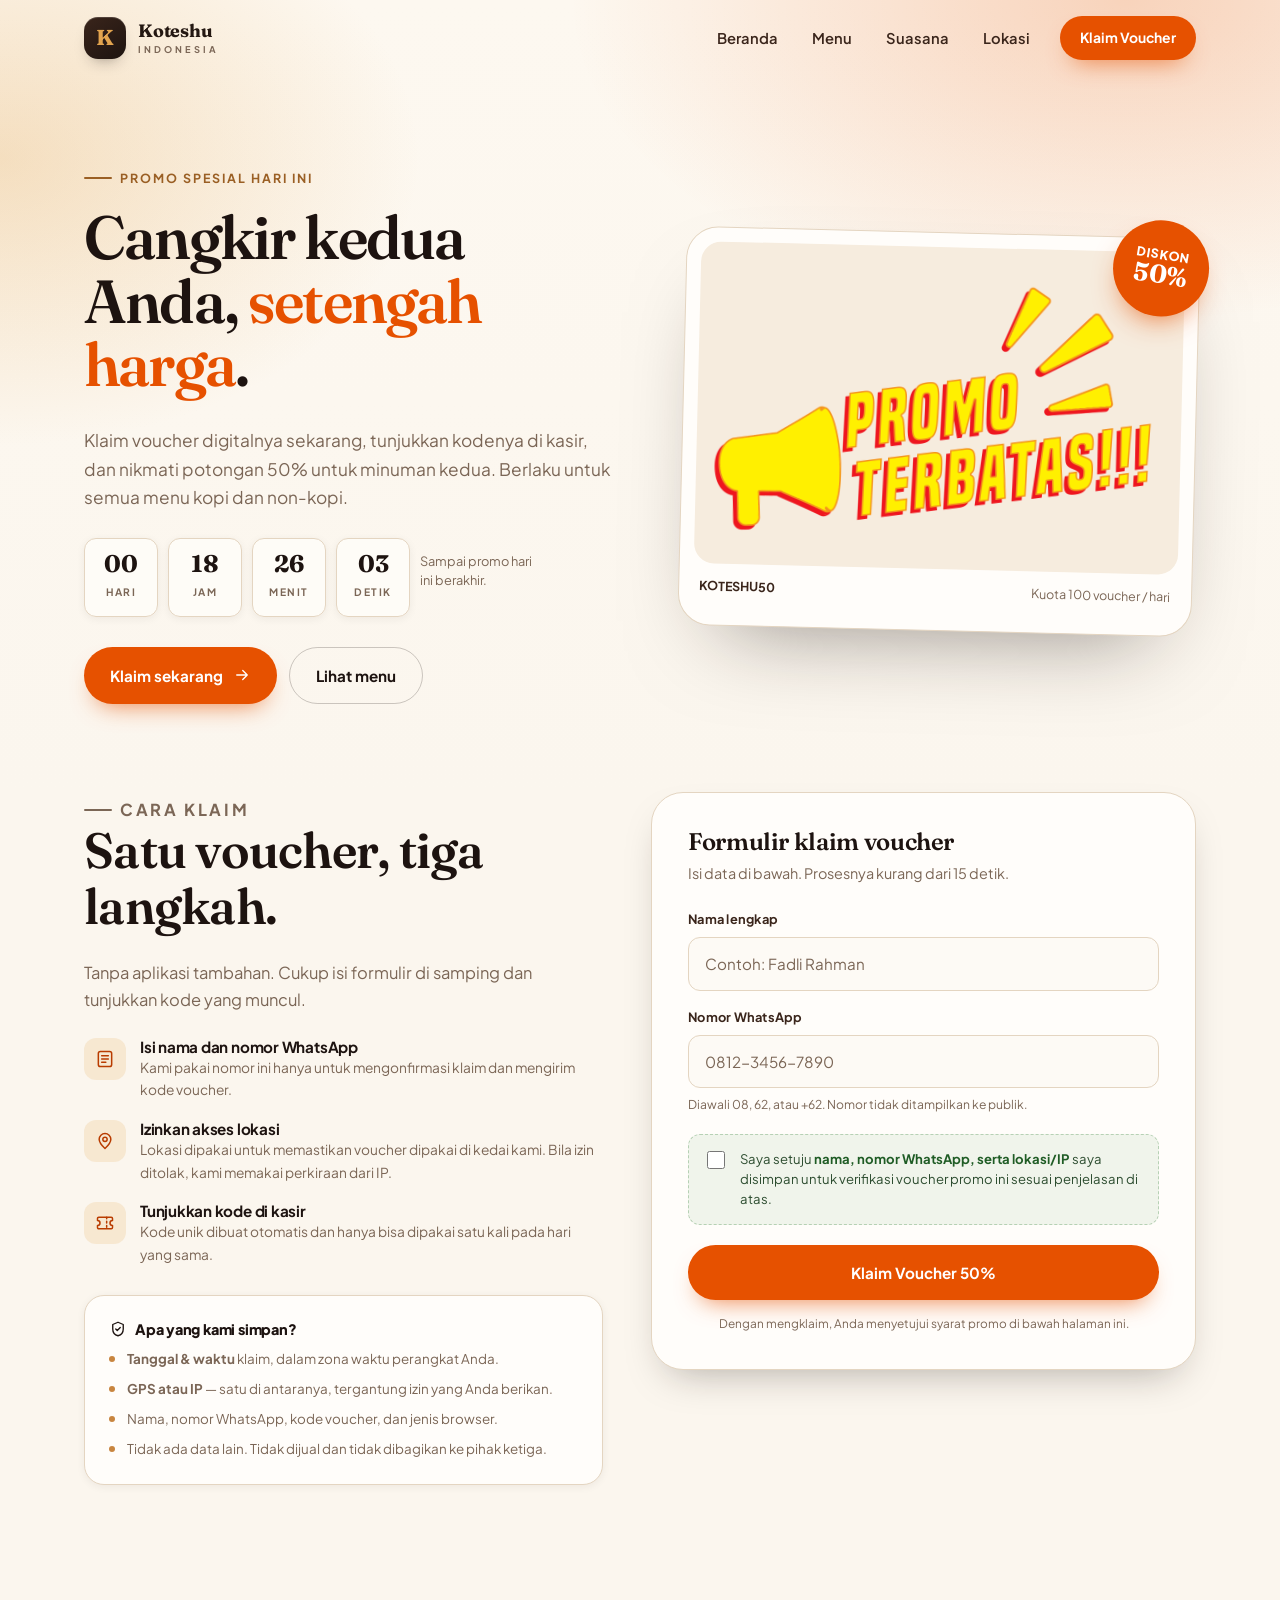
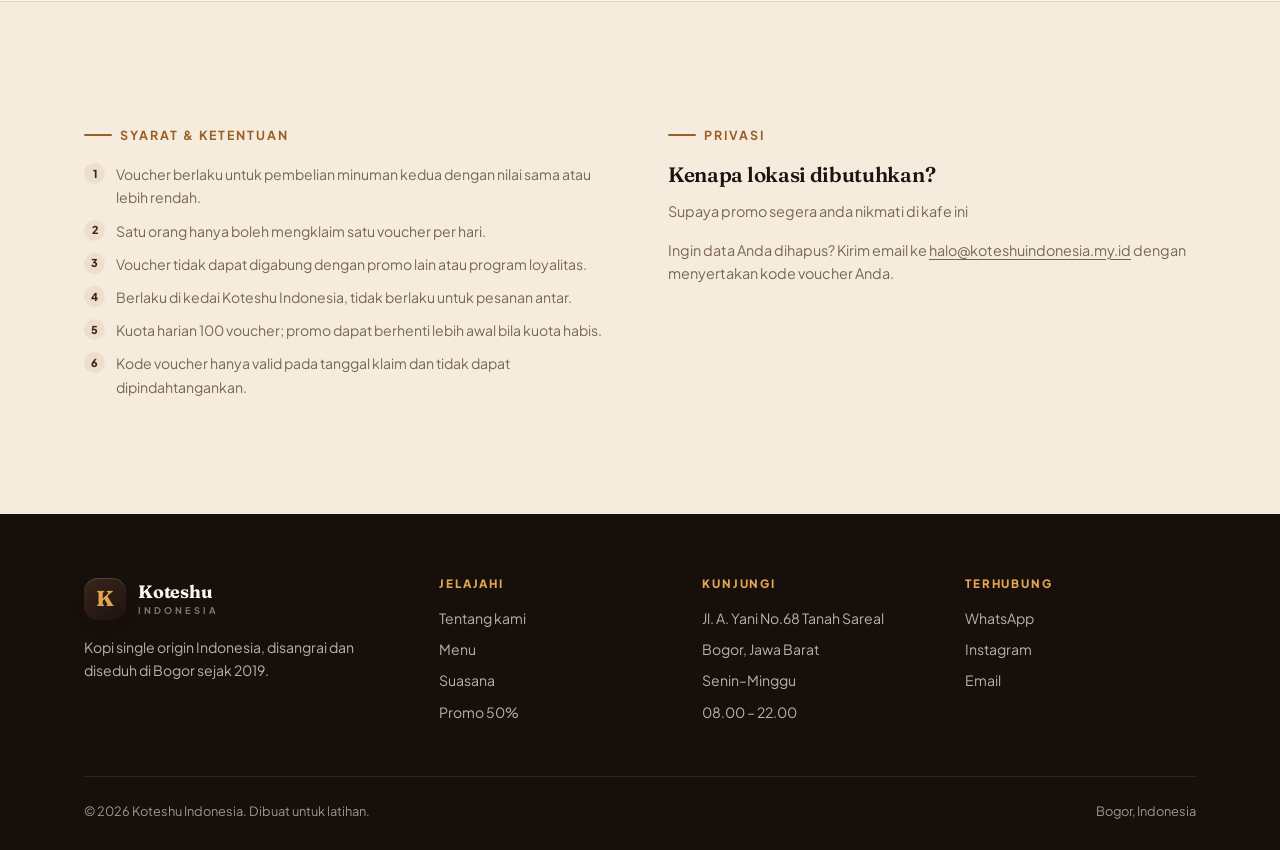
==== commit 2f8786dc: "add db" ====
--- a/promo.html
+++ b/promo.html
@@ -6,6 +6,7 @@
     <title>Promo 50% — Koteshu Indonesia</title>
     <meta name="description" content="Klaim voucher diskon 50% untuk pembelian kedua di Koteshu Indonesia. Berlaku hari ini, kuota terbatas 100 voucher.">
     <meta name="theme-color" content="#1d1310">
+    <link rel="canonical" href="https://koteshuindonesia.my.id/promo">
     <meta name="robots" content="noindex">
 
     <link rel="icon" href="assets/favicon.svg" type="image/svg+xml">
@@ -22,16 +23,16 @@
 <!-- ================= NAVBAR ================= -->
 <header class="nav" id="nav">
     <div class="wrap nav-inner">
-        <a class="brand" href="index.html" aria-label="Koteshu Indonesia — beranda">
+        <a class="brand" href="./" aria-label="Koteshu Indonesia — beranda">
             <span class="brand-mark" aria-hidden="true">K</span>
             <span class="brand-text">Koteshu<small>INDONESIA</small></span>
         </a>
 
         <nav class="nav-links" id="navLinks" aria-label="Navigasi utama">
-            <a href="index.html">Beranda</a>
-            <a href="index.html#menu">Menu</a>
-            <a href="index.html#suasana">Suasana</a>
-            <a href="index.html#lokasi">Lokasi</a>
+            <a href="./">Beranda</a>
+            <a href="./#menu">Menu</a>
+            <a href="./#suasana">Suasana</a>
+            <a href="./#lokasi">Lokasi</a>
             <a class="btn btn-sm" href="#klaim">Klaim Voucher</a>
         </nav>
 
@@ -67,7 +68,7 @@
                         Klaim sekarang
                         <svg class="icon" width="18" height="18" aria-hidden="true"><use href="#i-arrow"></use></svg>
                     </a>
-                    <a class="btn btn-ghost" href="index.html#menu">Lihat menu</a>
+                    <a class="btn btn-ghost" href="./#menu">Lihat menu</a>
                 </div>
             </div>
 
@@ -192,7 +193,7 @@
         <div class="wrap terms-grid">
             <div>
                 <p class="eyebrow">Syarat &amp; ketentuan</p>
-                <h2>Baca dulu, biar tidak kecewa.</h2>
+                <!-- <h2>Baca dulu, biar tidak kecewa.</h2> -->
                 <ol>
                     <li>Voucher berlaku untuk pembelian minuman kedua dengan nilai sama atau lebih rendah.</li>
                     <li>Satu orang hanya boleh mengklaim satu voucher per hari.</li>
@@ -207,18 +208,21 @@
                 <p class="eyebrow">Privasi</p>
                 <h2>Kenapa lokasi dibutuhkan?</h2>
                 <p style="font-size: .9rem; color: var(--muted);">
+                    Supaya promo segera anda nikmati di kafe ini
+                </p>
+                <!-- <p style="font-size: .9rem; color: var(--muted);">
                     Kami menyimpan satu titik koordinat (atau alamat IP bila izin lokasi ditolak) sebagai
                     bukti klaim, supaya promo tidak disalahgunakan oleh klaim otomatis dari luar kota.
                     Data disimpan di database Supabase dan hanya dapat dibaca oleh admin kedai.
-                </p>
+                </p> -->
                 <p style="font-size: .9rem; color: var(--muted);">
                     Ingin data Anda dihapus? Kirim email ke
                     <a href="mailto:halo@koteshuindonesia.my.id" style="text-decoration: underline; text-underline-offset: 3px;">halo@koteshuindonesia.my.id</a>
                     dengan menyertakan kode voucher Anda.
                 </p>
-                <p style="font-size: .82rem; color: var(--muted);">
+                <!-- <p style="font-size: .82rem; color: var(--muted);">
                     Catatan: halaman ini adalah proyek latihan, bukan layanan komersial.
-                </p>
+                </p> -->
             </div>
         </div>
     </section>
@@ -230,28 +234,28 @@
     <div class="wrap">
         <div class="footer-grid">
             <div>
-                <a class="brand" href="index.html" aria-label="Koteshu Indonesia">
+                <a class="brand" href="./" aria-label="Koteshu Indonesia">
                     <span class="brand-mark" aria-hidden="true">K</span>
                     <span class="brand-text">Koteshu<small>INDONESIA</small></span>
                 </a>
-                <p>Kopi single origin Indonesia, disangrai dan diseduh di Bandung sejak 2019.</p>
+                <p>Kopi single origin Indonesia, disangrai dan diseduh di Bogor sejak 2019.</p>
             </div>
 
             <div>
                 <h3>Jelajahi</h3>
                 <ul>
-                    <li><a href="index.html#tentang">Tentang kami</a></li>
-                    <li><a href="index.html#menu">Menu</a></li>
-                    <li><a href="index.html#suasana">Suasana</a></li>
-                    <li><a href="promo.html">Promo 50%</a></li>
+                    <li><a href="./#tentang">Tentang kami</a></li>
+                    <li><a href="./#menu">Menu</a></li>
+                    <li><a href="./#suasana">Suasana</a></li>
+                    <li><a href="promo">Promo 50%</a></li>
                 </ul>
             </div>
 
             <div>
                 <h3>Kunjungi</h3>
                 <ul>
-                    <li>Jl. Cendana Raya No. 24</li>
-                    <li>Bandung, Jawa Barat</li>
+                    <li>Jl. A. Yani No.68 Tanah Sareal</li>
+                    <li>Bogor, Jawa Barat</li>
                     <li>Senin–Minggu</li>
                     <li>08.00 – 22.00</li>
                 </ul>
@@ -269,7 +273,7 @@
 
         <div class="footer-bottom">
             <span>© <span id="year">2026</span> Koteshu Indonesia. Dibuat untuk latihan.</span>
-            <span>Bandung, Indonesia</span>
+            <span>Bogor, Indonesia</span>
         </div>
     </div>
 </footer>
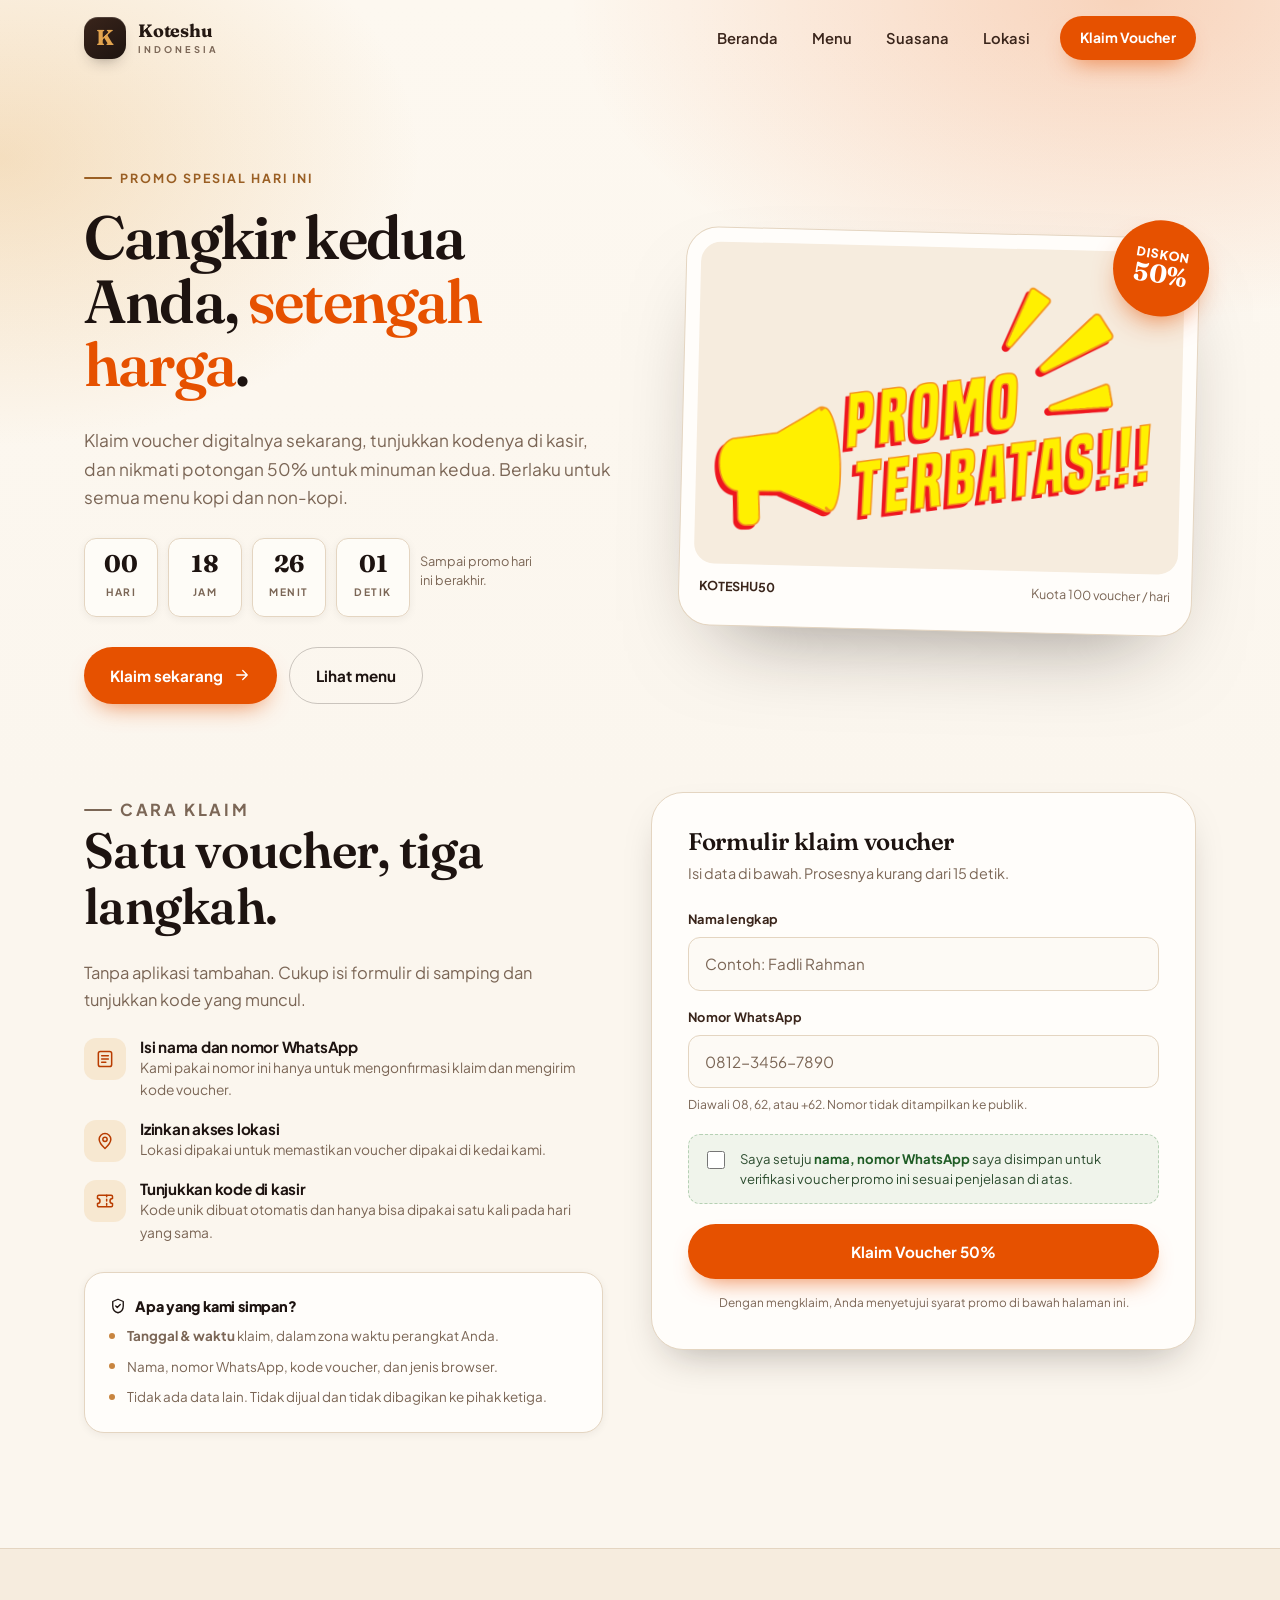
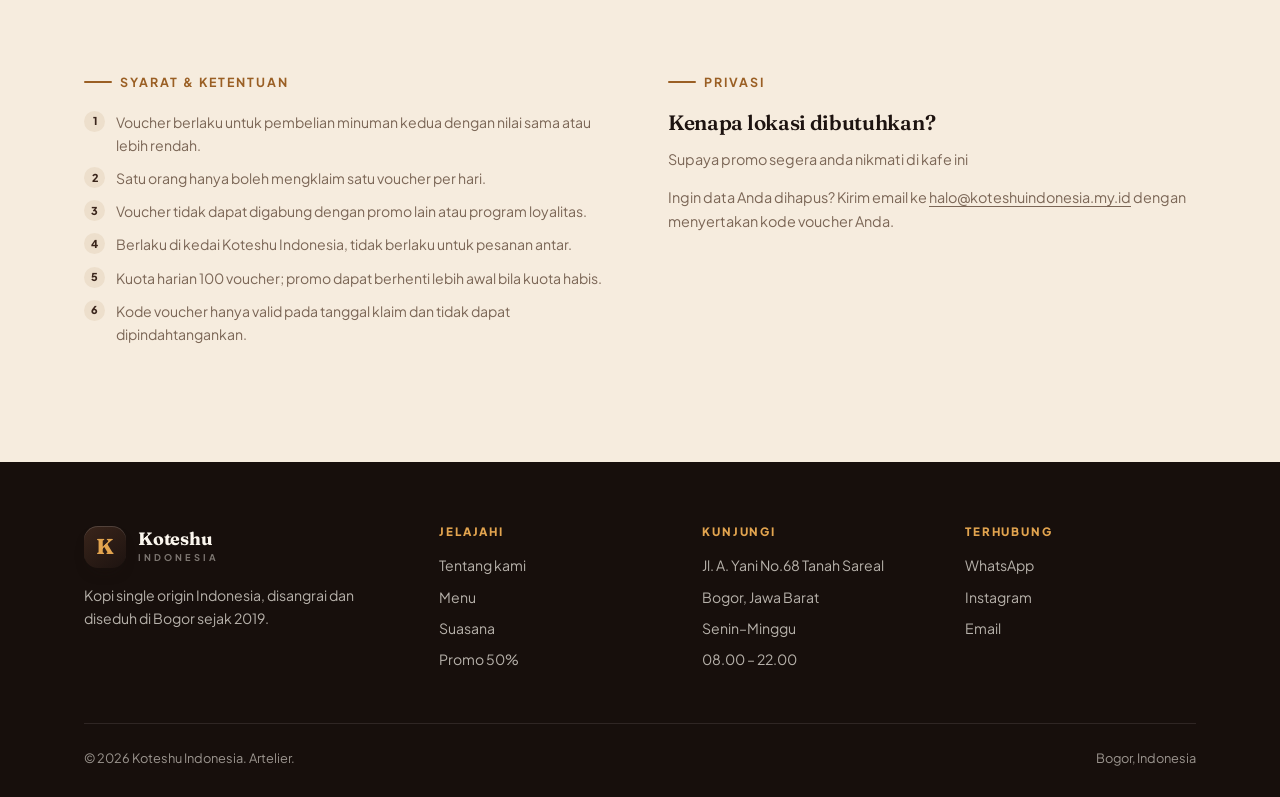
==== commit 5ab81fc6: "perbaiki" ====
--- a/promo.html
+++ b/promo.html
@@ -114,7 +114,7 @@
                         <span class="benefit-icon"><svg class="icon" width="20" height="20" aria-hidden="true"><use href="#i-pin"></use></svg></span>
                         <div>
                             <h3>Izinkan akses lokasi</h3>
-                            <p>Lokasi dipakai untuk memastikan voucher dipakai di kedai kami. Bila izin ditolak, kami memakai perkiraan dari IP.</p>
+                            <p>Lokasi dipakai untuk memastikan voucher dipakai di kedai kami.</p>
                         </div>
                     </div>
 
@@ -134,7 +134,7 @@
                     </h3>
                     <ul>
                         <li><b>Tanggal &amp; waktu</b> klaim, dalam zona waktu perangkat Anda.</li>
-                        <li><b>GPS atau IP</b> — satu di antaranya, tergantung izin yang Anda berikan.</li>
+                        <!-- <li><b>GPS atau IP</b> — satu di antaranya, tergantung izin yang Anda berikan.</li> -->
                         <li>Nama, nomor WhatsApp, kode voucher, dan jenis browser.</li>
                         <li>Tidak ada data lain. Tidak dijual dan tidak dibagikan ke pihak ketiga.</li>
                     </ul>
@@ -162,7 +162,7 @@
                     <div class="consent">
                         <input type="checkbox" id="consent" name="consent" required>
                         <label for="consent">
-                            Saya setuju <strong>nama, nomor WhatsApp, serta lokasi/IP</strong> saya disimpan
+                            Saya setuju <strong>nama, nomor WhatsApp</strong> saya disimpan
                             untuk verifikasi voucher promo ini sesuai penjelasan di atas.
                         </label>
                     </div>
@@ -272,7 +272,7 @@
         </div>
 
         <div class="footer-bottom">
-            <span>© <span id="year">2026</span> Koteshu Indonesia. Dibuat untuk latihan.</span>
+            <span>© <span id="year">2026</span> Koteshu Indonesia. Artelier.</span>
             <span>Bogor, Indonesia</span>
         </div>
     </div>
